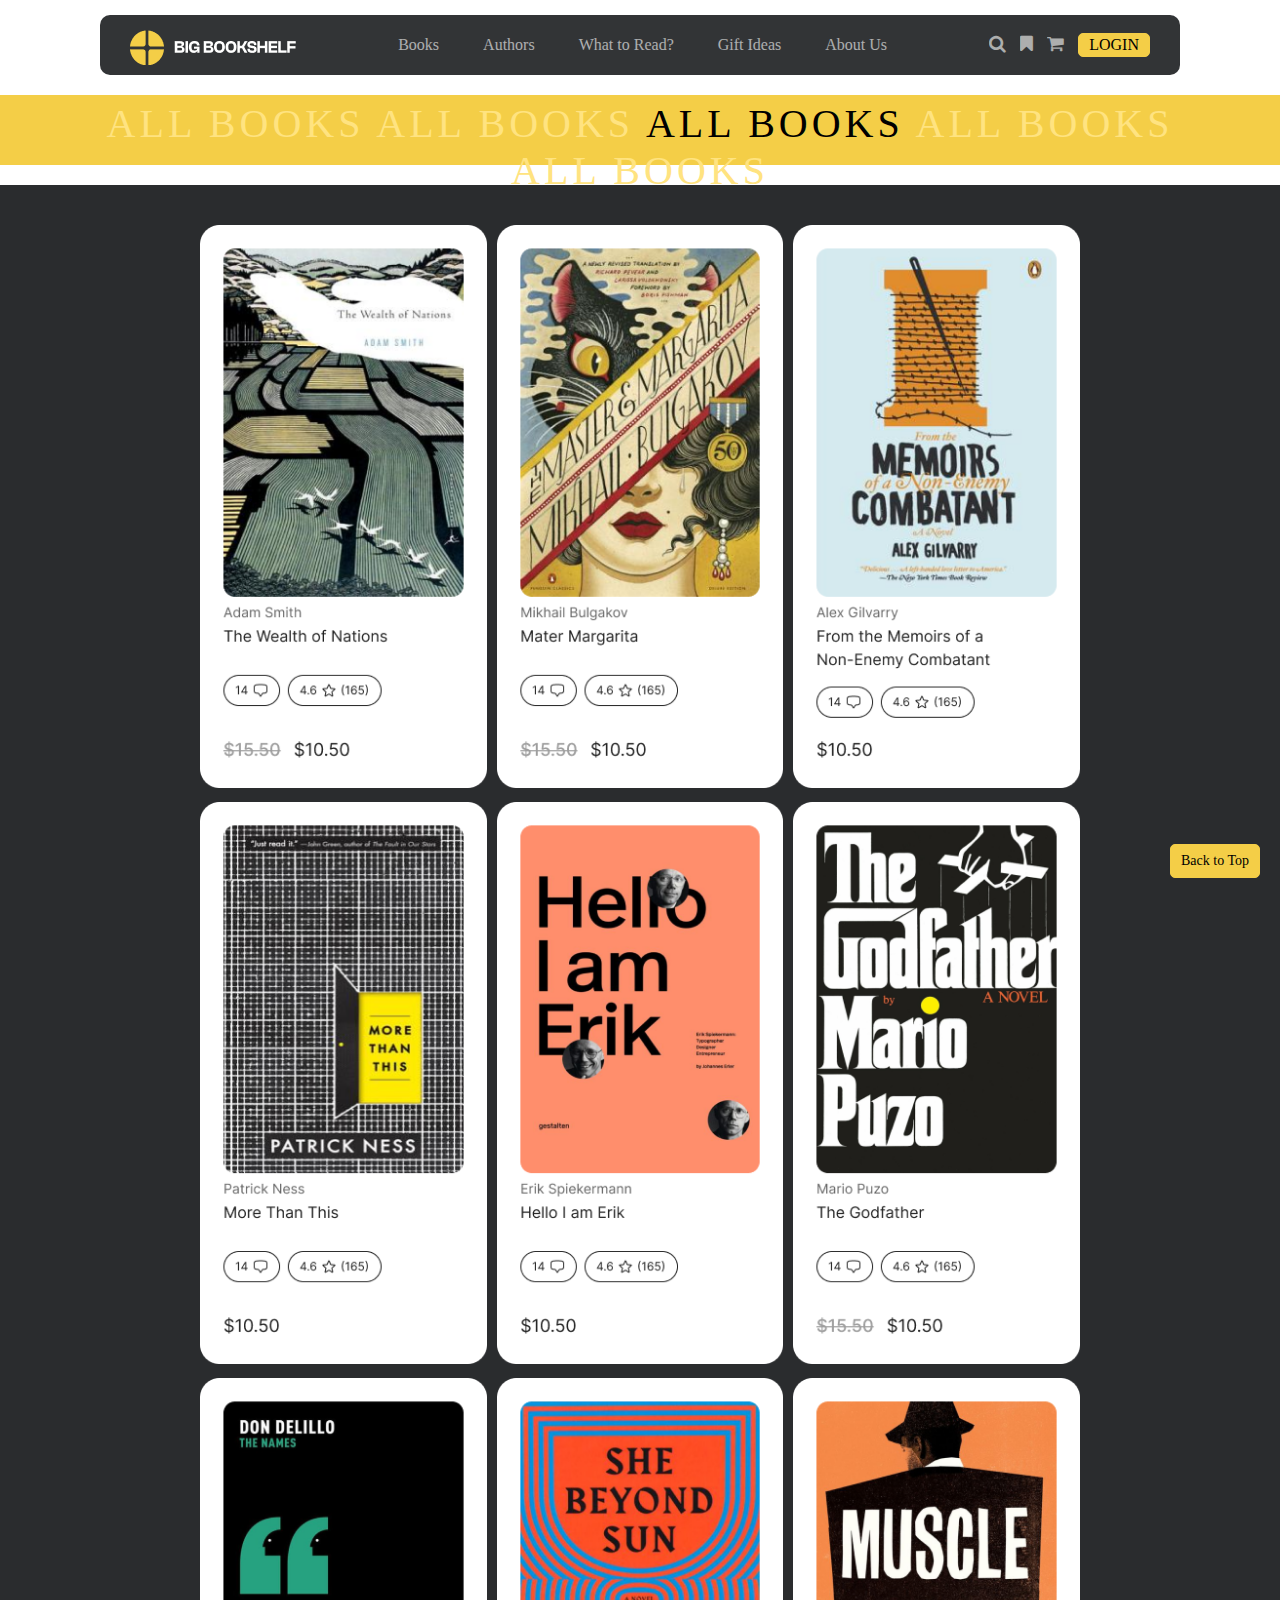
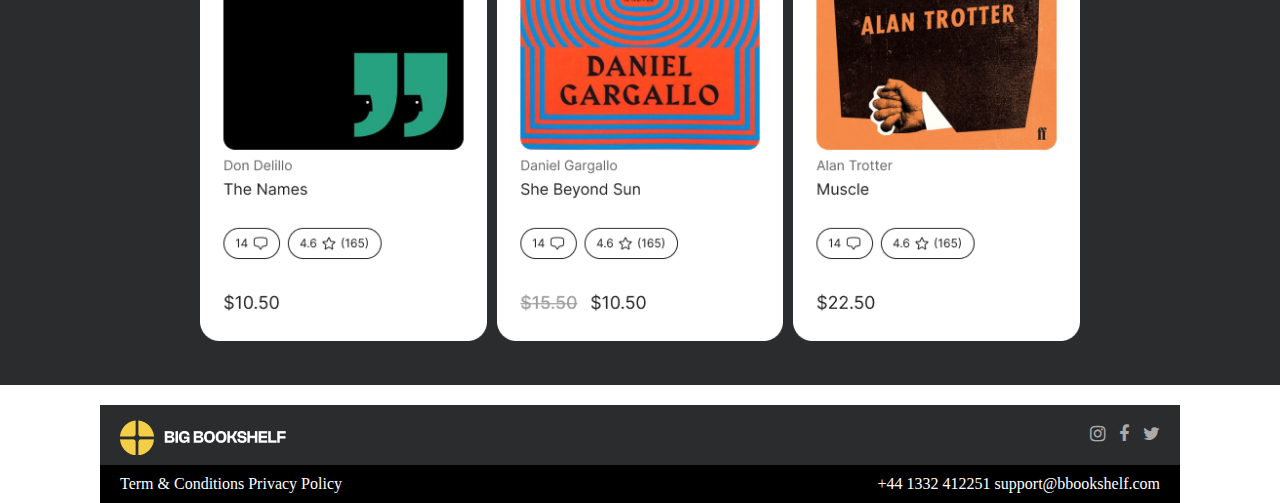
==== minggu2/index.html @ 23840653 "assigment week1 and week2" ====
<!DOCTYPE html>
<html lang="en">
<head>
    <meta charset="UTF-8">
    <meta name="viewport" content="width=device-width, initial-scale=1.0">
    <meta name="description" content="Tugasan Minggu Kedua">
    <meta name="author" content="Cikma">
    <title>Tugasan Minggu 2</title>
    <link rel="stylesheet" href="css/style.css">
    <script src="js/books.js"></script>
    <link rel="stylesheet" href="https://cdnjs.cloudflare.com/ajax/libs/font-awesome/4.7.0/css/font-awesome.min.css">
</head>
<body>
    <header>
        <img src="img/logo.png" alt="header" class="logo">
       
        <div class="mainmenu">
                <ul>
                    <li><a href="index.html">Books</a></li>
                    <li><a href="authors.html">Authors</a></li>
                    <li><a href="read.html">What to Read?</a></li>
                    <li><a href="giftideas.html">Gift Ideas</a></li>
                    <li><a href="aboutus.html">About Us</a></li>
                </ul>
        </div>
        <div class="top-left"><i class="fa fa-search" aria-hidden="true"></i> <i class="fa fa-bookmark" aria-hidden="true"></i> <i class="fa fa-shopping-cart" aria-hidden="true"></i>
            <a href="#" class="btn-logmasuk" target="_blank">LOGIN</a>
        </div>
    </header>

    <section id="banner">
        <div class="banner">ALL BOOKS    ALL BOOKS    <span class="highlight">ALL BOOKS</span>    ALL BOOKS    ALL BOOKS</div>
    </section>
    

    <main>
        <section id="books">
          <div class="container">
            <!-- Row 1 -->
            <div class="item"><img src="img/card1.png" alt="card"></div>
            <div class="item"><img src="img/card2.png" alt="card"></div>
            <div class="item"><img src="img/card3.png" alt="card"></div>
            <!-- Row 2 -->
            <div class="item"><img src="img/card4.png" alt="card"></div>
            <div class="item"><img src="img/card5.png" alt="card"></div>
            <div class="item"><img src="img/card6.png" alt="card"></div>
            <!-- Row 3 -->
            <div class="item"><img src="img/card7.png" alt="card"></div>
            <div class="item"><img src="img/card8.png" alt="card"></div>
            <div class="item"><img src="img/card9.png" alt="card"></div>
          </div>
        </section>
    </main>
    <section id="backtotop">
        <button id="backToTopBtn" class="back-to-top">Back to Top</button>
    </section>
    <footer>
        <p class="logo-bawah"><img src="img/logo.png" alt="header"><span class="sosmed"><i class="fa fa-instagram" aria-hidden="true"></i> 
            <i class="fa fa-facebook" aria-hidden="true"></i> <i class="fa fa-twitter" aria-hidden="true"></i>
</span></p>
        <div class="menu-bawah">
            <a href="#">Term & Conditions</a> <a href="#">Privacy Policy</a>
            <span class="contact">+44 1332 412251 support@bbookshelf.com</span>
        
        </div>
    </footer>

    
</body>
</html>
---- minggu2/css/style.css ----
body * {
    margin: 0;
    padding: 0;
    box-sizing: border-box;
  }
body {
    font-family: Poppins;
    color: #333;margin: 0;
}header {
    display: flex;
    background: #323436;
    padding: 0 10px;
    margin: 15px 100px;
    border-radius: 10px;
    height: 60px;
    align-items: center;
    justify-content: space-between;
}
img.logo,.top-left {
    margin: 0 20px;
}
.top-left {
    word-spacing: 10px;
}
.mainmenu ul li {
    display: inline;
}.mainmenu a {
    color: #fff;
    text-decoration: none;
    padding: 0 20px;opacity: 60%;
}
i.fa {
    color: #ffff;
    font-size: 18px;opacity: 60%;
}
.btn-logmasuk {
    transition: all 0.3s ease 0s;
    border: 1px solid #f4ce47;
    padding: 2px 10px;
    display: inline-block;
    border-radius: 5px;
    margin: 2px 0;
    text-decoration: none;
    background: #f4ce47;
    color: #000;
}
section#banner {
    background: #f4ce47;
    height: 70px;
    margin: 20px 0;
}.banner {
    padding: 5px 100px;
    font-size: 40px;
    color: #ffe380;
    text-align: center;
    letter-spacing: 4px;
}span.highlight {
    color: #000;
}main {
    padding: 40px 200px;
    font-family: poppins;
    background: #2a2c2e;
    margin-bottom: 20px;
}
.container {
    display: grid;
    grid-template-columns: repeat(3, auto); /* 3 kolom dengan lebar sama */
    grid-template-rows: repeat(3, auto); /* 3 baris dengan tinggi otomatis */
    gap: 10px; /* Jarak antar sel */
  }
  .item {
    padding: 0;
    text-align: center;
  }.item img {
    width: 100%;
}
footer {
    margin: 0 100px;
}
p.logo-bawah {
    display: flex;background: #2a2c2e;
    justify-content: space-between;
    align-items: center;
       padding: 10px 20px;
}.menu-bawah {
    background: #000;
    padding: 10px 20px;
    color: #fff;
}span.contact {
    float: right;
}
.menu-bawah a {
    color: #fff;text-decoration: none;
}
span.sosmed {
    word-spacing: 10px;
}
button#backToTopBtn{
    position: fixed;
    bottom: 20px;
    right: 20px;
    background: #f4ce47;
    color: #000;
    font-size: 14px;
    cursor: pointer;
    transition: all 0.3s ease 0s;
    border: 1px solid #f4ce47;
    padding: 8px 10px;
    border-radius: 5px;
    margin: 2px 0;
    text-decoration: none;
    font-family: Poppins;
}

button#backToTopBtn:hover {
    background-color: #ffe380;
}
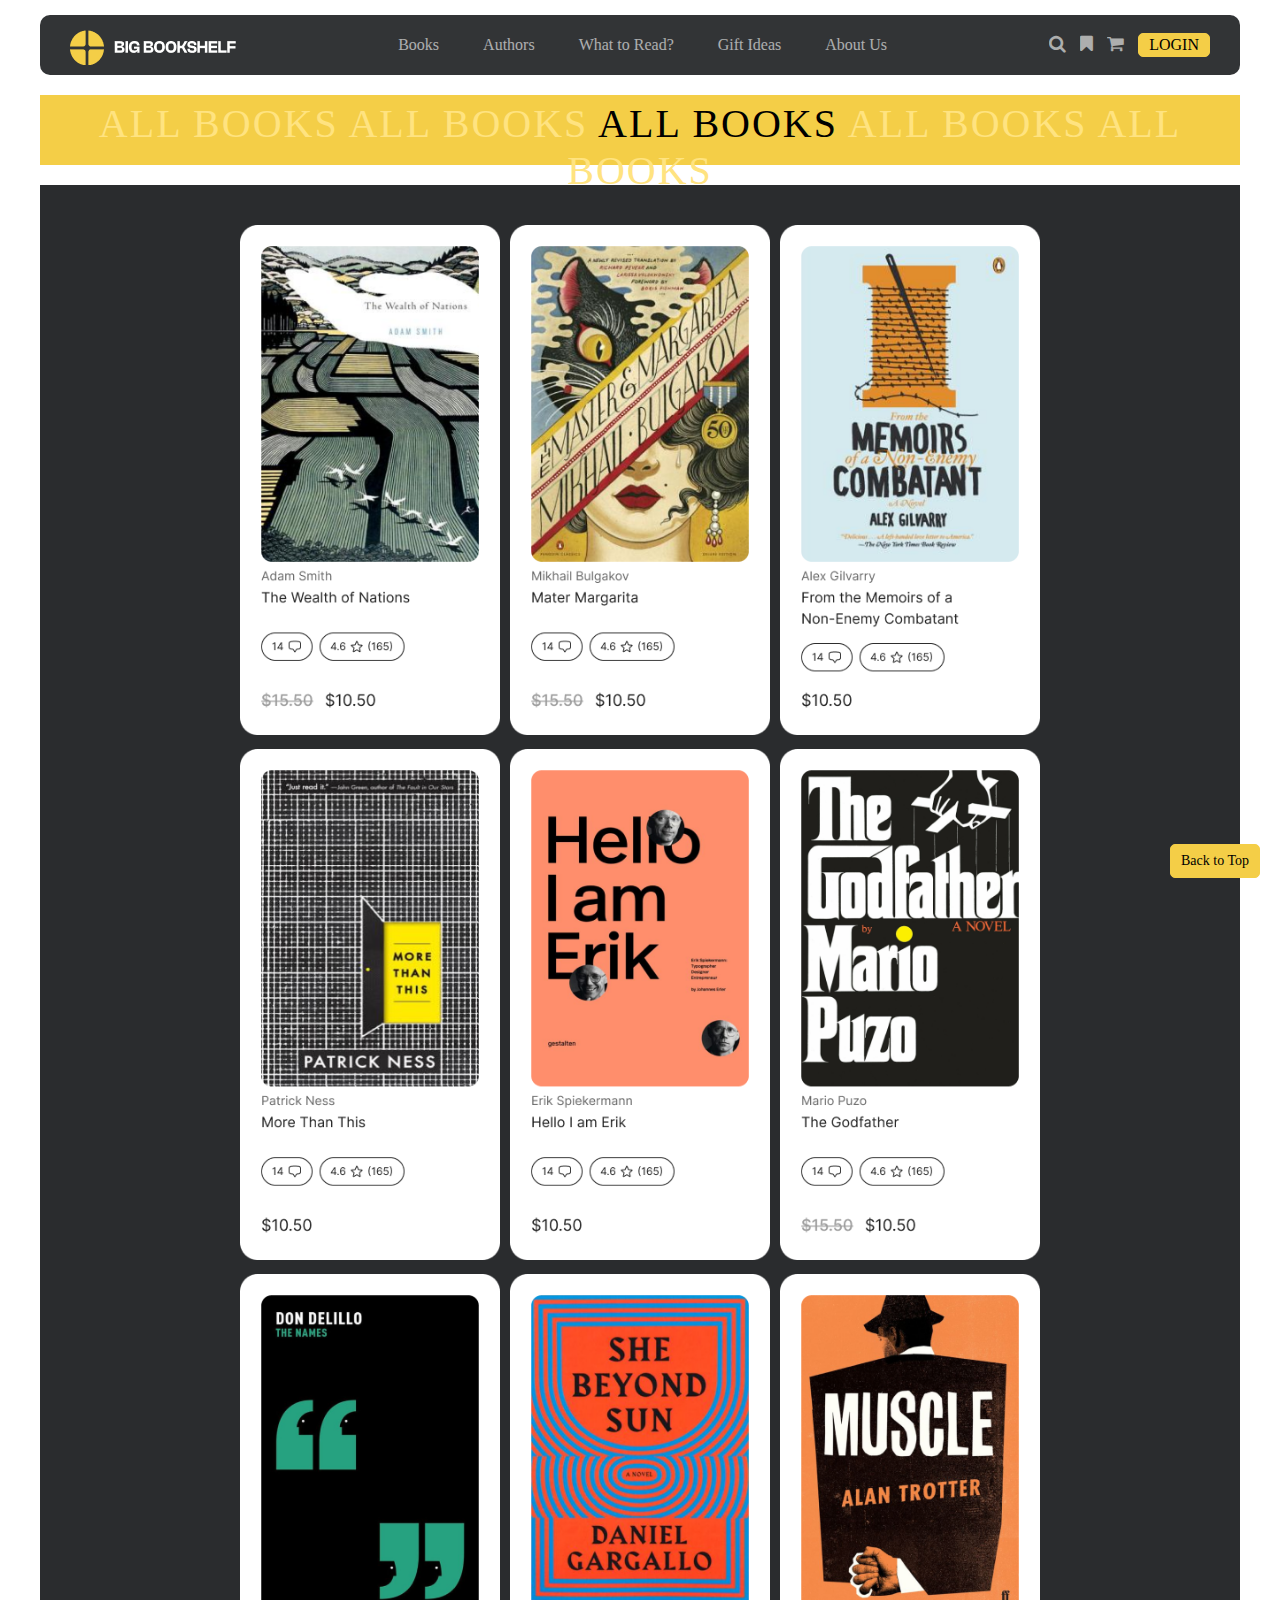
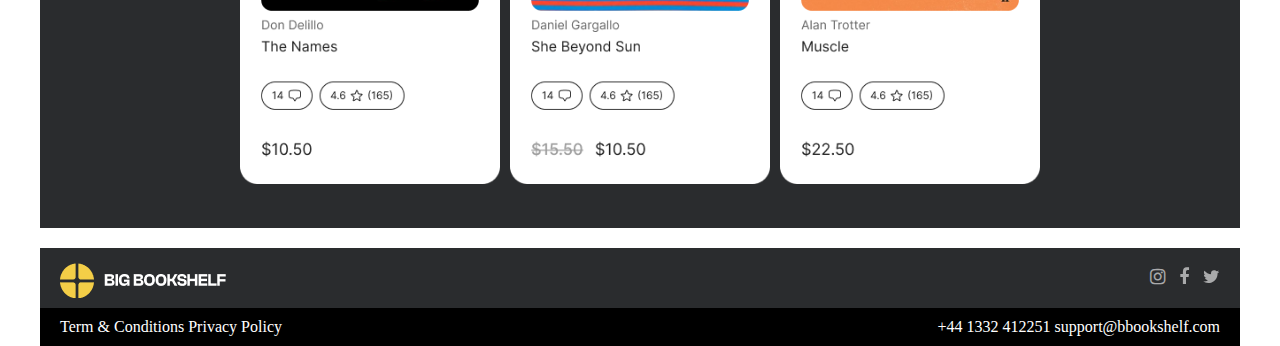
==== commit 333198ee: "amend css body" ====
--- a/minggu2/index.html
+++ b/minggu2/index.html
@@ -56,8 +56,8 @@
     </section>
     <footer>
         <p class="logo-bawah"><img src="img/logo.png" alt="header"><span class="sosmed"><i class="fa fa-instagram" aria-hidden="true"></i> 
-            <i class="fa fa-facebook" aria-hidden="true"></i> <i class="fa fa-twitter" aria-hidden="true"></i>
-</span></p>
+            <i class="fa fa-facebook" aria-hidden="true"></i> <i class="fa fa-twitter" aria-hidden="true"></i></span>
+        </p>
         <div class="menu-bawah">
             <a href="#">Term & Conditions</a> <a href="#">Privacy Policy</a>
             <span class="contact">+44 1332 412251 support@bbookshelf.com</span>
--- a/minggu2/css/style.css
+++ b/minggu2/css/style.css
@@ -6,12 +6,15 @@
   }
 body {
     font-family: Poppins;
-    color: #333;margin: 0;
+    color: #333;
+    max-width: 1200px;
+    margin: 0 auto;
+    padding: 0 15px;
 }header {
     display: flex;
     background: #323436;
     padding: 0 10px;
-    margin: 15px 100px;
+    margin: 15px 0;
     border-radius: 10px;
     height: 60px;
     align-items: center;
@@ -50,11 +53,11 @@
     height: 70px;
     margin: 20px 0;
 }.banner {
-    padding: 5px 100px;
+    padding: 5px 0;
     font-size: 40px;
     color: #ffe380;
     text-align: center;
-    letter-spacing: 4px;
+    letter-spacing: 2px;
 }span.highlight {
     color: #000;
 }main {
@@ -75,9 +78,7 @@
   }.item img {
     width: 100%;
 }
-footer {
-    margin: 0 100px;
-}
+
 p.logo-bawah {
     display: flex;background: #2a2c2e;
     justify-content: space-between;
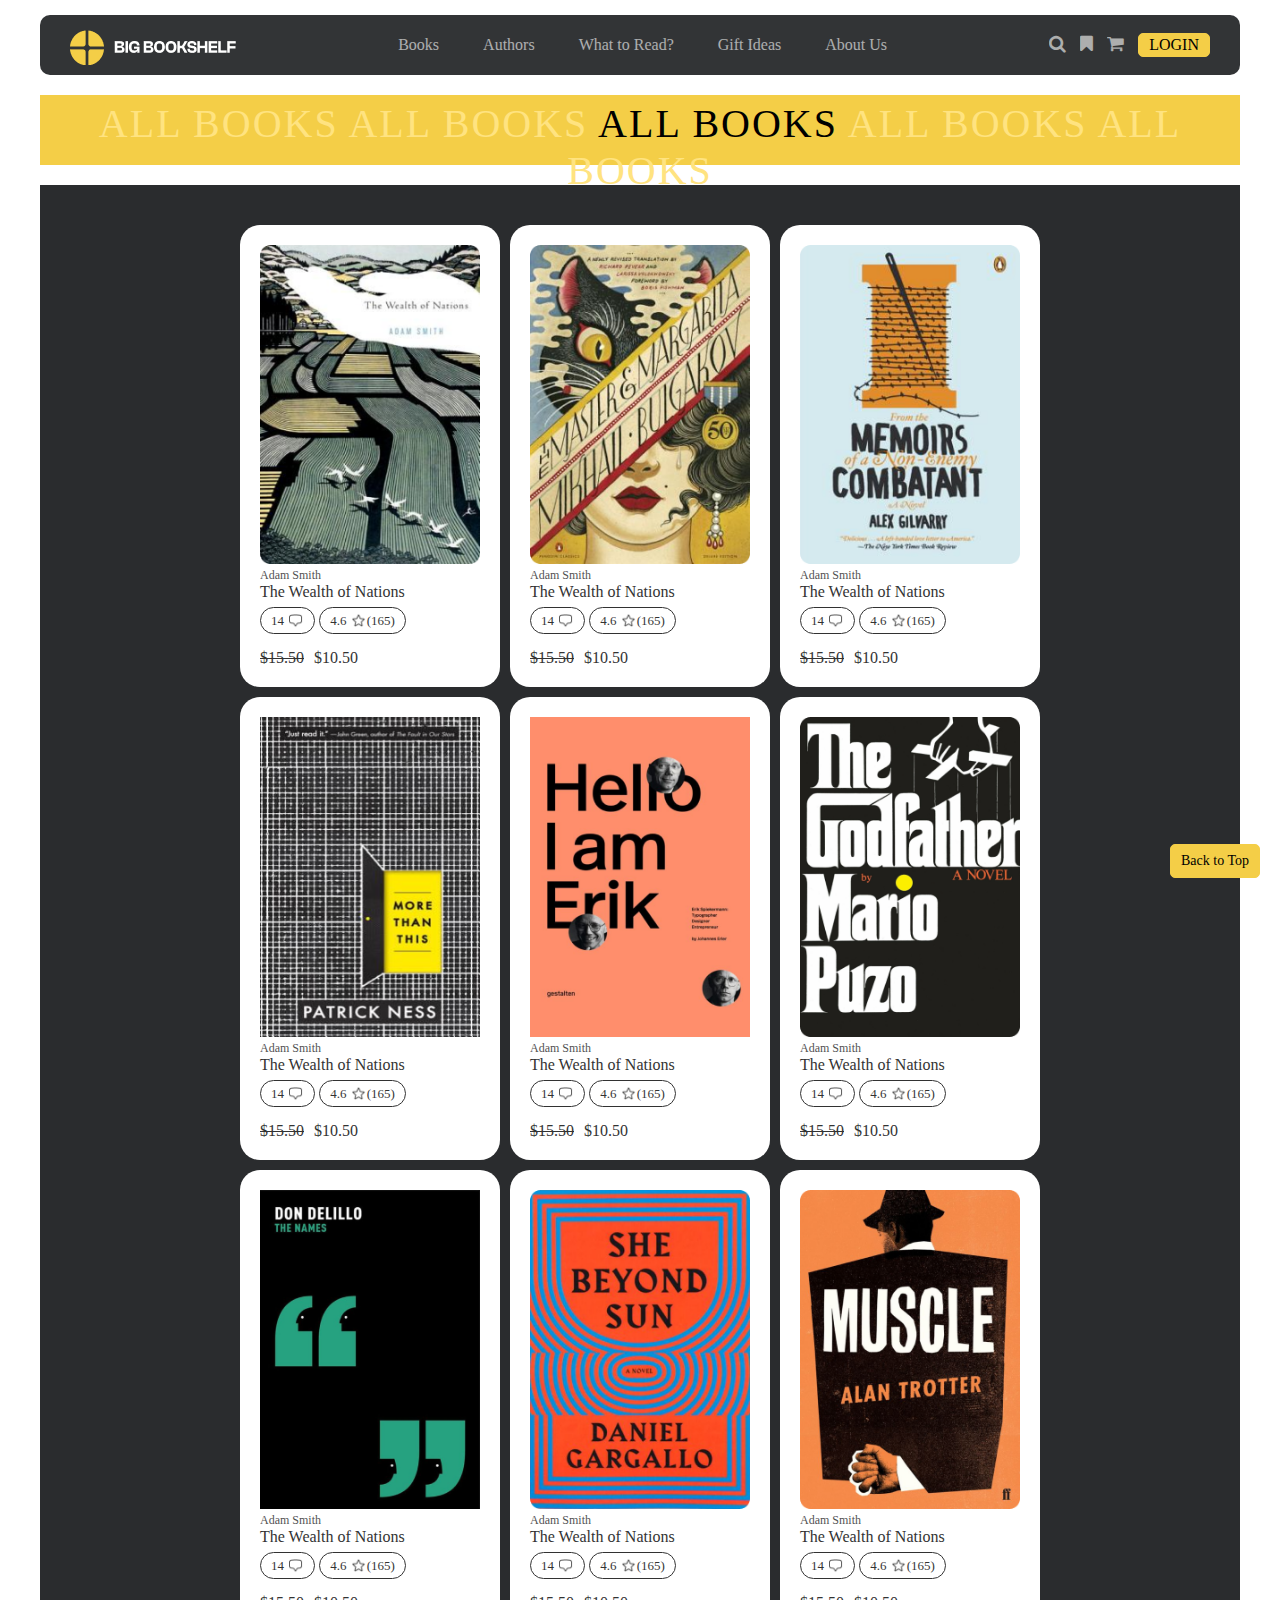
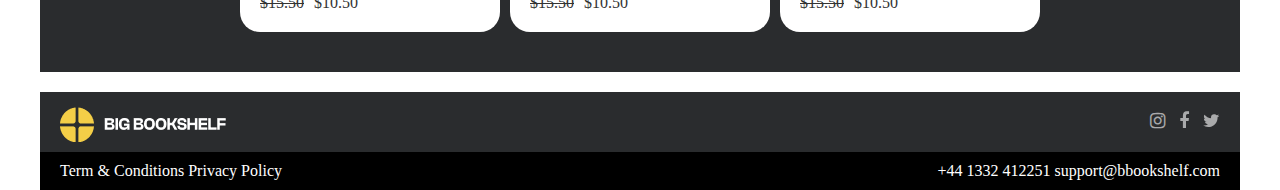
==== commit d4f36c93: "amend baru" ====
--- a/minggu2/index.html
+++ b/minggu2/index.html
@@ -37,17 +37,117 @@
         <section id="books">
           <div class="container">
             <!-- Row 1 -->
-            <div class="item"><img src="img/card1.png" alt="card"></div>
-            <div class="item"><img src="img/card2.png" alt="card"></div>
-            <div class="item"><img src="img/card3.png" alt="card"></div>
+            <div class="item">
+                <div class="img"><img src="img/imgcard1.png" alt="card"></div>
+                <div class="author">Adam Smith</div>
+                <div class="title-book">The Wealth of Nations</div>
+                <div class="btn-comment">
+                    <span class="comment"><a href="#">14 <img src="img/comment.png" alt="card"></a></span> <span class="rating">4.6 <img src="img/star.png" alt="card">(165)</span>
+                </div>
+                <div class="price">
+                    <h4 class="price-before">$15.50</h4>
+                    <h4 class="price-after">$10.50</h4>
+                </div>
+            </div>
+            <div class="item">
+                <div class="img"><img src="img/imgcard2.png" alt="card"></div>
+                <div class="author">Adam Smith</div>
+                <div class="title-book">The Wealth of Nations</div>
+                <div class="btn-comment">
+                    <span class="comment"><a href="#">14 <img src="img/comment.png" alt="card"></a></span> <span class="rating">4.6 <img src="img/star.png" alt="card">(165)</span>
+                </div>
+                <div class="price">
+                    <h4 class="price-before">$15.50</h4>
+                    <h4 class="price-after">$10.50</h4>
+                </div>
+            </div>
+            <div class="item">
+                <div class="img"><img src="img/imgcard3.png" alt="card"></div>
+                <div class="author">Adam Smith</div>
+                <div class="title-book">The Wealth of Nations</div>
+                <div class="btn-comment">
+                    <span class="comment"><a href="#">14 <img src="img/comment.png" alt="card"></a></span> <span class="rating">4.6 <img src="img/star.png" alt="card">(165)</span>
+                </div>
+                <div class="price">
+                    <h4 class="price-before">$15.50</h4>
+                    <h4 class="price-after">$10.50</h4>
+                </div>
+            </div>
+            
             <!-- Row 2 -->
-            <div class="item"><img src="img/card4.png" alt="card"></div>
-            <div class="item"><img src="img/card5.png" alt="card"></div>
-            <div class="item"><img src="img/card6.png" alt="card"></div>
+            <div class="item">
+                <div class="img"><img src="img/imgcard4.png" alt="card"></div>
+                <div class="author">Adam Smith</div>
+                <div class="title-book">The Wealth of Nations</div>
+                <div class="btn-comment">
+                    <span class="comment"><a href="#">14 <img src="img/comment.png" alt="card"></a></span> <span class="rating">4.6 <img src="img/star.png" alt="card">(165)</span>
+                </div>
+                <div class="price">
+                    <h4 class="price-before">$15.50</h4>
+                    <h4 class="price-after">$10.50</h4>
+                </div>
+            </div>
+            <div class="item">
+                <div class="img"><img src="img/imgcard5.png" alt="card"></div>
+                <div class="author">Adam Smith</div>
+                <div class="title-book">The Wealth of Nations</div>
+                <div class="btn-comment">
+                    <span class="comment"><a href="#">14 <img src="img/comment.png" alt="card"></a></span> <span class="rating">4.6 <img src="img/star.png" alt="card">(165)</span>
+                </div>
+                <div class="price">
+                    <h4 class="price-before">$15.50</h4>
+                    <h4 class="price-after">$10.50</h4>
+                </div>
+            </div>
+            <div class="item">
+                <div class="img"><img src="img/imgcard6.png" alt="card"></div>
+                <div class="author">Adam Smith</div>
+                <div class="title-book">The Wealth of Nations</div>
+                <div class="btn-comment">
+                    <span class="comment"><a href="#">14 <img src="img/comment.png" alt="card"></a></span> <span class="rating">4.6 <img src="img/star.png" alt="card">(165)</span>
+                </div>
+                <div class="price">
+                    <h4 class="price-before">$15.50</h4>
+                    <h4 class="price-after">$10.50</h4>
+                </div>
+            </div>
             <!-- Row 3 -->
-            <div class="item"><img src="img/card7.png" alt="card"></div>
-            <div class="item"><img src="img/card8.png" alt="card"></div>
-            <div class="item"><img src="img/card9.png" alt="card"></div>
+            <div class="item">
+                <div class="img"><img src="img/imgcard7.png" alt="card"></div>
+                <div class="author">Adam Smith</div>
+                <div class="title-book">The Wealth of Nations</div>
+                <div class="btn-comment">
+                    <span class="comment"><a href="#">14 <img src="img/comment.png" alt="card"></a></span> <span class="rating">4.6 <img src="img/star.png" alt="card">(165)</span>
+                </div>
+                <div class="price">
+                    <h4 class="price-before">$15.50</h4>
+                    <h4 class="price-after">$10.50</h4>
+                </div>
+            </div>
+            <div class="item">
+                <div class="img"><img src="img/imgcard8.png" alt="card"></div>
+                <div class="author">Adam Smith</div>
+                <div class="title-book">The Wealth of Nations</div>
+                <div class="btn-comment">
+                    <span class="comment"><a href="#">14 <img src="img/comment.png" alt="card"></a></span> <span class="rating">4.6 <img src="img/star.png" alt="card">(165)</span>
+                </div>
+                <div class="price">
+                    <h4 class="price-before">$15.50</h4>
+                    <h4 class="price-after">$10.50</h4>
+                </div>
+            </div>
+            <div class="item">
+                <div class="img"><img src="img/imgcard9.png" alt="card"></div>
+                <div class="author">Adam Smith</div>
+                <div class="title-book">The Wealth of Nations</div>
+                <div class="btn-comment">
+                    <span class="comment"><a href="#">14 <img src="img/comment.png" alt="card"></a></span> <span class="rating">4.6 <img src="img/star.png" alt="card">(165)</span>
+                </div>
+                <div class="price">
+                    <h4 class="price-before">$15.50</h4>
+                    <h4 class="price-after">$10.50</h4>
+                </div>
+            </div>
           </div>
         </section>
     </main>
--- a/minggu2/css/style.css
+++ b/minggu2/css/style.css
@@ -73,12 +73,54 @@
     gap: 10px; /* Jarak antar sel */
   }
   .item {
-    padding: 0;
+    padding: 20px;
     text-align: center;
+    background: #fff;
+    border-radius: 20px;
   }.item img {
     width: 100%;
 }
+.author {
+    font-size: 12px;
+    text-align: left;
+    color: #000;
+    opacity: 0.7;
+}.title-book {
+    text-align: left;
+}
 
+span.comment img, span.rating img {
+    width: 15px;
+    margin: -3px 1px;
+}
+.btn-comment {
+    text-align: left;
+    margin: 10px 0;opacity: 0.8;
+}span.comment a,span.rating {
+    border: 1px solid #000;
+    border-radius: 20px;
+    padding: 5px 10px;
+    font-size: 13px;
+    text-decoration: none;
+    color: #000;
+}.price {
+    margin: 20px 0 0;
+    display: flex
+;
+}.item:hover {
+    background: #f4ce47;
+}span.comment a:hover {
+    background: #fcf2ce;
+}
+h4.price-before {
+    padding-right: 10px;
+    font-weight: normal;
+    text-decoration-line: line-through;
+    text-decoration-skip-ink: none;
+}
+h4.price-after {
+    font-weight: normal;
+}
 p.logo-bawah {
     display: flex;background: #2a2c2e;
     justify-content: space-between;
